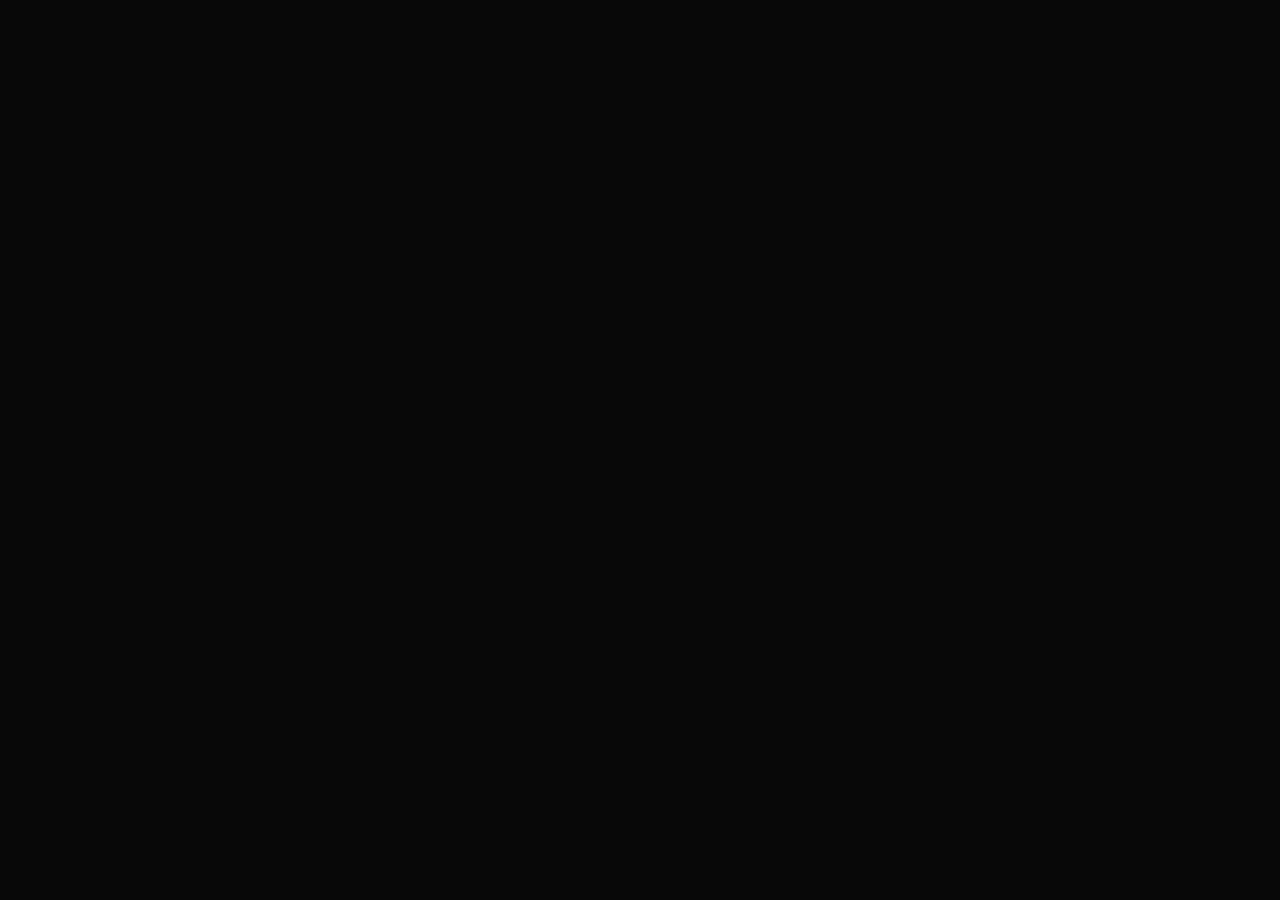
==== index.html @ f1880f63 "Publish portfolio site" ====
<!doctype html>
<html lang="zh-CN">
  <head>
    <meta charset="UTF-8" />
    <meta name="viewport" content="width=device-width, initial-scale=1.0" />
    <meta
      name="description"
      content="子皿的个人工业设计作品网站，展示产品设计、文创设计、智能硬件与服务系统作品。"
    />
    <title>子皿 | Industrial Design Portfolio</title>
    <script type="module" crossorigin src="/assets/index-CAT7YG4l.js"></script>
    <link rel="stylesheet" crossorigin href="/assets/index-R9hN3MKL.css">
  </head>
  <body>
    <div id="root"></div>
  </body>
</html>
---- assets/index-R9hN3MKL.css ----
:root{color:#e8eef2;background:#080808;font-family:Inter,ui-sans-serif,system-ui,-apple-system,BlinkMacSystemFont,Segoe UI,Microsoft YaHei,PingFang SC,sans-serif;font-synthesis:none;text-rendering:geometricPrecision;-webkit-font-smoothing:antialiased}*{box-sizing:border-box}html{scroll-behavior:smooth}body{margin:0;min-width:320px;overflow-x:hidden}a{color:inherit;text-decoration:none}button,a{-webkit-tap-highlight-color:transparent}img{display:block;max-width:100%}.page{min-height:100vh;overflow-x:clip}.page-dark{background:radial-gradient(circle at 12% 10%,rgba(91,110,110,.34),transparent 28rem),radial-gradient(circle at 88% 0%,rgba(120,94,66,.26),transparent 26rem),#080808;color:#e8eef2}.page-light{background:#f3f0ea;color:#111}.site-header{position:relative;z-index:10;display:flex;align-items:center;justify-content:space-between;width:min(100% - 40px,1440px);margin:0 auto;padding:28px 0}.brand{display:flex;align-items:baseline;gap:14px;font-weight:900;letter-spacing:0;text-transform:uppercase}.brand span{font-size:clamp(1.4rem,3vw,2.2rem)}.brand small{color:#e8eef299;font-size:.72rem;font-weight:700;letter-spacing:.08em}.site-header--light .brand small{color:#1111118c}.nav-links{display:flex;align-items:center;gap:clamp(16px,3vw,36px);font-size:.86rem;font-weight:800;letter-spacing:.08em;text-transform:uppercase}.nav-links a{opacity:.72;transition:opacity .18s ease}.nav-links a:hover{opacity:1}.hero{position:relative;min-height:100svh;padding-bottom:72px;overflow:hidden}.hero-copy{position:relative;z-index:3;display:flex;flex-direction:column;justify-content:center;width:min(100% - 40px,1440px);min-height:calc(100svh - 160px);margin:0 auto;pointer-events:none}.hero-copy a{pointer-events:auto}.eyebrow{margin:0 0 18px;color:#e8eef2ad;font-size:clamp(.75rem,1.5vw,1rem);font-weight:800;letter-spacing:.08em;text-transform:uppercase}.eyebrow.dark{color:#1111118c}.hero h1{display:flex;flex-wrap:wrap;align-items:baseline;gap:0 .18em;width:100%;max-width:100%;margin:0;font-size:clamp(4rem,12.8vw,13rem);font-weight:950;line-height:.9;letter-spacing:0;text-transform:uppercase;background:linear-gradient(180deg,#fff,#9fa9ae);-webkit-background-clip:text;background-clip:text;color:transparent}.hero h1 span{display:inline-block}.hero-title-motion{width:min(100%,780px);height:clamp(195px,19.5vw,270px)}.particle-logo{position:relative;width:min(100%,780px);height:clamp(130px,13vw,180px);cursor:crosshair;pointer-events:auto;touch-action:none;overflow:visible}.particle-logo .slides{display:none}.particle-logo .draw{position:absolute;top:-150%;left:-150%;display:block;width:300%;height:300%;filter:drop-shadow(0 24px 54px rgba(232,238,242,.1));pointer-events:none;transform:scale(1.5);transform-origin:left top;will-change:transform}.particle-logo-fallback{position:absolute;inset:0;display:flex;align-items:center;width:100%;height:100%;color:#f5f8fb;font-size:clamp(3.4rem,8.4vw,7.2rem);font-weight:950;letter-spacing:0;line-height:.9;overflow:hidden;white-space:nowrap;opacity:.92;text-shadow:0 28px 64px rgba(232,238,242,.16);transition:opacity .32s ease}.particle-logo--ready .particle-logo-fallback{opacity:0}.hero-bottom{display:flex;align-items:flex-end;justify-content:space-between;gap:28px;width:min(100%,1120px);margin-top:38px}.hero-bottom p{max-width:520px;margin:0;color:#e8eef2b8;font-size:clamp(1rem,2vw,1.25rem);line-height:1.75}.pill-button,.text-link,.back-link{display:inline-flex;align-items:center;justify-content:center;gap:10px;white-space:nowrap}.pill-button{min-height:48px;padding:0 22px;border:1px solid rgba(232,238,242,.38);border-radius:999px;color:#f7fbff;font-size:.88rem;font-weight:850;letter-spacing:.03em;transition:transform .18s ease,background .18s ease,color .18s ease}.pill-button:hover{background:#e8eef2;color:#080808;transform:translateY(-2px)}.pill-button--dark{width:fit-content;margin-top:24px;border-color:#1111112e;color:#111}.pill-button--dark:hover{background:#111;color:#fff}.mouse-fog{position:fixed;top:0;left:0;z-index:25;width:clamp(150px,20vw,260px);height:clamp(100px,13vw,176px);border-radius:999px;pointer-events:none;opacity:0;mix-blend-mode:screen;background:radial-gradient(circle at 38% 44%,rgba(255,255,255,.7),rgba(255,255,255,.28) 34%,transparent 66%),radial-gradient(circle at 68% 54%,rgba(238,246,255,.42),transparent 58%);filter:blur(16px);transform:translate3d(-200px,-200px,0) translate(-50%,-50%);transition:opacity .18s ease}.mouse-fog:before,.mouse-fog:after{position:absolute;content:"";border-radius:inherit;background:#ffffff57;filter:blur(10px)}.mouse-fog:before{inset:18% 46% 18% 6%;animation:fog-wisp-one 2.8s ease-in-out infinite alternate}.mouse-fog:after{inset:8% 8% 30% 48%;animation:fog-wisp-two 3.2s ease-in-out infinite alternate}.mouse-fog--active{opacity:.36}@keyframes fog-wisp-one{0%{transform:translate3d(-6px,3px,0) scale(.9)}to{transform:translate3d(8px,-4px,0) scale(1.08)}}@keyframes fog-wisp-two{0%{transform:translate3d(5px,-2px,0) scale(.92)}to{transform:translate3d(-8px,5px,0) scale(1.12)}}.interactive-avatar{position:absolute;right:clamp(-500px,-26vw,-180px);bottom:clamp(-300px,-16vw,-120px);z-index:2;width:clamp(880px,92vw,1780px);aspect-ratio:1;cursor:pointer;-webkit-user-select:none;user-select:none;filter:drop-shadow(0 44px 80px rgba(0,0,0,.6))}.interactive-avatar img{width:100%;height:100%;object-fit:contain;pointer-events:none;transition:transform .26s ease,filter .26s ease}.avatar-blink{position:absolute;pointer-events:none;opacity:0;top:55.5%;width:5.8%;height:.95%;border-radius:999px;background:#0f0805eb;box-shadow:0 .2vw .35vw #ffbe9a2e,inset 0 0 .15vw #ffffff2e;transform:scaleX(.72) translateY(.6vw)}.avatar-blink--left{left:40.2%}.avatar-blink--right{left:53.2%}.interactive-avatar:hover img,.interactive-avatar:focus-visible img{animation:avatar-hover-drift 2.4s ease-in-out infinite alternate;filter:saturate(1.06) contrast(1.03)}.interactive-avatar:hover .avatar-blink,.interactive-avatar:focus-visible .avatar-blink{animation:avatar-blink 1.45s ease-in-out infinite}@keyframes avatar-hover-drift{0%{transform:translate3d(-.5%,.4%,0) rotate(-.45deg) scale(1)}to{transform:translate3d(.9%,-1.1%,0) rotate(.55deg) scale(1.015)}}@keyframes avatar-blink{0%,66%,to{opacity:0;transform:scaleX(.72) translateY(.6vw)}72%,82%{opacity:1;transform:scaleX(1) translateY(.6vw)}}.marquee-section{display:flex;flex-direction:column;gap:14px;padding:32px 0 118px;overflow:hidden}.marquee-row{display:flex;gap:14px;width:max-content;will-change:transform}.marquee-row img{width:clamp(260px,31vw,520px);aspect-ratio:16 / 9;border-radius:8px;object-fit:cover;opacity:.9}.marquee-row--forward{animation:marquee-forward 42s linear infinite}.marquee-row--reverse{animation:marquee-reverse 46s linear infinite}@keyframes marquee-forward{0%{transform:translate(-18%)}to{transform:translate(-50%)}}@keyframes marquee-reverse{0%{transform:translate(-50%)}to{transform:translate(-18%)}}.personal-section,.works-section{width:min(100% - 40px,1440px);margin:0 auto}.personal-section{position:relative;display:grid;grid-template-columns:minmax(0,.95fr) minmax(380px,.8fr);gap:clamp(36px,5vw,88px);align-items:center;min-height:900px;padding:clamp(110px,11vw,168px) clamp(18px,4vw,70px);overflow:hidden;isolation:isolate}.section-heading span{display:block;margin-bottom:12px;color:#e8eef28a;font-size:.78rem;font-weight:850;letter-spacing:.14em;text-transform:uppercase}.section-heading h2{max-width:760px;margin:0;font-size:clamp(2.7rem,8vw,8.6rem);font-weight:950;line-height:.92;letter-spacing:0}.section-heading--split{display:flex;align-items:end;justify-content:space-between;gap:24px;margin-bottom:56px}.personal-copy{display:flex;flex-direction:column;justify-content:center;min-height:560px;padding:clamp(14px,2vw,32px) 0;z-index:2}.personal-copy h2{margin:0 0 clamp(32px,4vw,54px);font-size:clamp(3.8rem,7.2vw,8rem);font-weight:950;line-height:.9;letter-spacing:0;white-space:nowrap;background:linear-gradient(180deg,#aeb8c0,#6f7982);-webkit-background-clip:text;background-clip:text;color:transparent}.personal-details{display:grid;grid-template-columns:1fr;gap:0;width:min(100%,560px);margin-bottom:28px}.personal-detail{display:grid;grid-template-columns:118px 1fr;gap:18px;align-items:baseline;min-height:0;padding:12px 0;border-bottom:1px solid rgba(232,238,242,.1);background:transparent}.personal-detail span{color:#e8eef261;font-size:.72rem;font-weight:850;letter-spacing:.12em;text-transform:uppercase}.personal-detail strong{color:#f6fbff;font-size:clamp(.98rem,1.2vw,1.14rem);font-weight:800;line-height:1.35}.personal-bio{max-width:620px;margin:0;color:#e8eef28a;font-size:clamp(.92rem,1.2vw,1.06rem);font-weight:700;line-height:1.9}.personal-corner-icon{position:absolute;z-index:1;display:block;width:clamp(118px,15vw,210px);height:auto;object-fit:contain;filter:drop-shadow(0 28px 34px rgba(0,0,0,.38));transform-origin:center;transition:filter .26s ease,transform .26s ease;will-change:transform}.personal-corner-icon:hover{animation:icon-hop .62s cubic-bezier(.22,1,.36,1);filter:drop-shadow(0 34px 44px rgba(0,0,0,.5))}.personal-corner-icon--moon{top:clamp(28px,5vw,74px);left:clamp(6px,1.5vw,28px);width:clamp(108px,12vw,178px);transform:rotate(-8deg)}.personal-corner-icon--cube{top:clamp(30px,5vw,78px);right:clamp(-8px,2vw,30px)}.personal-corner-icon--smile{bottom:-18px;left:clamp(-18px,1.5vw,24px);width:clamp(122px,16vw,214px);transform:rotate(-9deg)}.personal-corner-icon--cursor{right:clamp(-18px,1.5vw,26px);bottom:clamp(24px,5vw,72px);width:clamp(112px,14vw,190px);transform:rotate(4deg)}.personal-photo-stack{position:relative;z-index:2;min-height:650px}.personal-photo-single{position:relative;z-index:2;display:flex;align-items:center;justify-content:center;min-height:650px}.personal-photo-card{position:absolute;width:clamp(210px,24vw,360px);aspect-ratio:4 / 5.18;margin:0;overflow:hidden;border:1px solid rgba(232,238,242,.18);border-radius:8px;background:#111;box-shadow:0 34px 82px #00000080;transition:transform .36s ease,box-shadow .36s ease,z-index 0ms linear .12s}.personal-photo-card img{width:100%;height:100%;object-fit:cover;object-position:center;filter:saturate(.96) contrast(1.04);transition:transform .42s ease}.personal-photo-card:hover{z-index:7;transform:translate(var(--hover-x, 0),var(--hover-y, 0)) rotate(var(--hover-r, 0deg)) scale(1.055);box-shadow:0 44px 96px #0000009e;transition-delay:0ms}.personal-photo-card:hover img{transform:scale(1.035)}.personal-photo-card--1{top:86px;left:50%;z-index:5;transform:translate(-44%) rotate(1.5deg);--hover-x: -44%;--hover-y: 0;--hover-r: 1.5deg}.personal-photo-card--2{top:42px;left:8%;z-index:3;transform:rotate(-8deg);--hover-r: -8deg}.personal-photo-card--3{top:196px;right:1%;z-index:4;transform:rotate(8deg);--hover-r: 8deg}.personal-photo-card--4{left:18%;bottom:34px;z-index:2;transform:rotate(5deg);--hover-r: 5deg}.personal-photo-card--5{right:14%;bottom:0;z-index:1;transform:rotate(-5deg);--hover-r: -5deg}.personal-photo-card--single{position:relative;z-index:5;width:clamp(300px,32vw,500px);transform:rotate(2deg);--hover-y: -6px;--hover-r: 2deg}@keyframes icon-hop{0%{translate:0 0;scale:1}42%{translate:0 -18px;scale:1.08}68%{translate:0 5px;scale:.98}to{translate:0 0;scale:1}}.works-section{padding-bottom:110px}.work-list{display:flex;flex-direction:column;gap:26px}.project-preview{display:grid;grid-template-columns:92px minmax(0,1.08fr) minmax(320px,.72fr);gap:28px;align-items:stretch;min-height:360px;padding:24px;border:1px solid rgba(232,238,242,.13);border-radius:8px;background:#ffffff0b}.project-index{color:#e8eef273;font-size:clamp(2.8rem,5vw,5.4rem);font-weight:950;line-height:.9}.project-image-link{min-height:320px;overflow:hidden;border-radius:8px;background:#f3f0ea}.project-image-link img{width:100%;height:100%;object-fit:contain;transition:transform .6s ease}.project-preview:hover .project-image-link img{transform:scale(1.04)}.project-info{display:flex;flex-direction:column;align-items:flex-start;justify-content:center;padding-right:8px}.project-info p:first-child{margin:0 0 14px;color:#e8eef28c;font-size:.82rem;font-weight:850;letter-spacing:.08em;text-transform:uppercase}.project-info h3{margin:0;font-size:clamp(2.1rem,4vw,4.6rem);font-weight:950;line-height:.96}.project-info>span{margin-top:10px;color:#e8eef28a;font-size:.96rem;font-weight:750}.project-summary{margin:28px 0 30px;color:#e8eef2ad;font-size:1rem;line-height:1.72}.text-link{color:#f7fbff;font-size:.95rem;font-weight:900}.detail-hero,.detail-overview,.gallery-section{width:min(100% - 40px,1440px);margin:0 auto}.detail-hero{display:grid;grid-template-columns:minmax(280px,.45fr) minmax(0,1fr);gap:42px;align-items:end;padding:36px 0 84px}.detail-title h1{margin:28px 0 12px;font-size:clamp(3.6rem,9vw,9rem);font-weight:950;line-height:.88;letter-spacing:0}.detail-title>span{color:#11111194;font-size:clamp(1.15rem,2vw,1.7rem);font-weight:850}.back-link{color:#111111bd;font-size:.92rem;font-weight:850}.detail-cover{overflow:hidden;border-radius:8px;box-shadow:0 36px 100px #2e282038}.detail-cover img{width:100%;max-height:620px;object-fit:contain;background:#f3f0ea}.detail-overview{display:grid;grid-template-columns:1.1fr 1fr .82fr;gap:18px;padding-bottom:56px}.overview-card{min-height:270px;padding:28px;border:1px solid rgba(17,17,17,.12);border-radius:8px;background:#ffffff6b}.overview-card span{display:block;margin-bottom:20px;color:#1111117a;font-size:.78rem;font-weight:900;letter-spacing:.14em;text-transform:uppercase}.overview-card p{margin:0 0 18px;color:#111111bd;font-size:1rem;line-height:1.78}.overview-card--lead p{color:#111;font-size:clamp(1.25rem,2vw,1.72rem);font-weight:760;line-height:1.45}.tag-list,.section-chip-list{display:flex;flex-wrap:wrap;gap:9px}.tag-list span,.section-chip-list span{display:inline-flex;align-items:center;min-height:34px;padding:0 12px;border:1px solid rgba(17,17,17,.14);border-radius:999px;color:#111111bd;font-size:.84rem;font-weight:780}.gallery-section{display:flex;flex-direction:column;gap:22px;padding-bottom:96px}.gallery-frame{overflow:hidden;border:1px solid rgba(17,17,17,.12);border-radius:8px;background:#fff;box-shadow:0 24px 70px #2e28201a}.gallery-meta{display:flex;align-items:center;justify-content:space-between;gap:18px;padding:16px 18px;border-bottom:1px solid rgba(17,17,17,.08)}.gallery-meta span{color:#11111175;font-size:1.5rem;font-weight:950}.gallery-meta p{margin:0;font-size:.92rem;font-weight:850}.gallery-frame img{width:100%;height:auto}.footer{display:flex;align-items:center;justify-content:space-between;width:min(100% - 40px,1440px);margin:0 auto;padding:36px 0 46px;border-top:1px solid rgba(232,238,242,.13);color:#e8eef2ad}.footer--light{border-top-color:#1111111f;color:#1111119e}.footer p,.footer a{margin:0;font-size:.92rem;font-weight:850}.footer a{display:inline-flex;align-items:center;gap:8px}@media(max-width:1080px){.personal-section,.detail-hero,.detail-overview{grid-template-columns:1fr}.personal-section{min-height:0;padding-top:130px}.personal-copy{min-height:0;width:min(100%,720px)}.personal-photo-stack,.personal-photo-single{min-height:620px;width:min(100%,720px);justify-self:center}.personal-corner-icon--cursor{right:clamp(18px,4vw,54px);bottom:clamp(18px,5vw,80px)}.project-preview{grid-template-columns:72px 1fr}.project-info{grid-column:2;padding:0 0 8px}}@media(max-width:720px){.site-header{width:min(100% - 28px,1440px);padding:20px 0}.brand{flex-direction:column;align-items:flex-start;gap:2px}.brand small{font-size:.62rem}.nav-links{gap:14px;font-size:.74rem}.hero{min-height:auto;padding-bottom:50px}.hero-copy{width:min(100% - 28px,1440px);min-height:76svh}.hero h1{font-size:clamp(3.5rem,18vw,5.6rem);line-height:.95}.hero-bottom{align-items:flex-start;flex-direction:column}.interactive-avatar{right:-270px;bottom:-150px;width:clamp(560px,130vw,740px)}.marquee-section{padding-bottom:70px}.personal-section,.works-section,.detail-hero,.detail-overview,.gallery-section,.footer{width:min(100% - 28px,1440px)}.personal-section{gap:26px;min-height:0;padding:92px 0 86px}.personal-copy,.personal-photo-stack,.personal-photo-single{min-height:0}.personal-copy{padding:0}.personal-copy h2{font-size:clamp(2.6rem,14vw,4.3rem)}.personal-detail{grid-template-columns:92px 1fr;gap:12px;padding:11px 0}.personal-details{grid-template-columns:1fr}.personal-bio{font-size:.9rem}.personal-corner-icon{width:94px;opacity:.86}.personal-corner-icon--moon{top:18px;left:-18px;width:92px}.personal-corner-icon--cube{top:24px;right:-34px;width:112px}.personal-corner-icon--smile{bottom:520px;left:-20px;width:116px}.personal-corner-icon--cursor{right:-14px;bottom:392px;width:102px}.personal-photo-stack,.personal-photo-single{min-height:480px}.personal-photo-card{width:clamp(158px,48vw,238px)}.personal-photo-card--single{width:min(86vw,320px);transform:rotate(1.5deg);--hover-r: 1.5deg}.personal-photo-card--1{top:96px;left:50%}.personal-photo-card--2{top:36px;left:0}.personal-photo-card--3{top:206px;right:0}.personal-photo-card--4{left:6%;bottom:38px}.personal-photo-card--5{right:8%;bottom:0}.section-heading--split{align-items:flex-start;flex-direction:column;margin-bottom:30px}.project-preview{grid-template-columns:1fr;gap:18px;padding:16px;min-height:0}.project-index,.project-info{grid-column:auto}.project-image-link{min-height:210px}.detail-hero{gap:28px;padding-top:24px;padding-bottom:42px}.detail-title h1{font-size:clamp(3.2rem,18vw,5.8rem)}.overview-card{min-height:0;padding:22px}.gallery-section{gap:16px}.gallery-meta{align-items:flex-start;flex-direction:column;gap:4px}.footer{align-items:flex-start;flex-direction:column;gap:14px}}
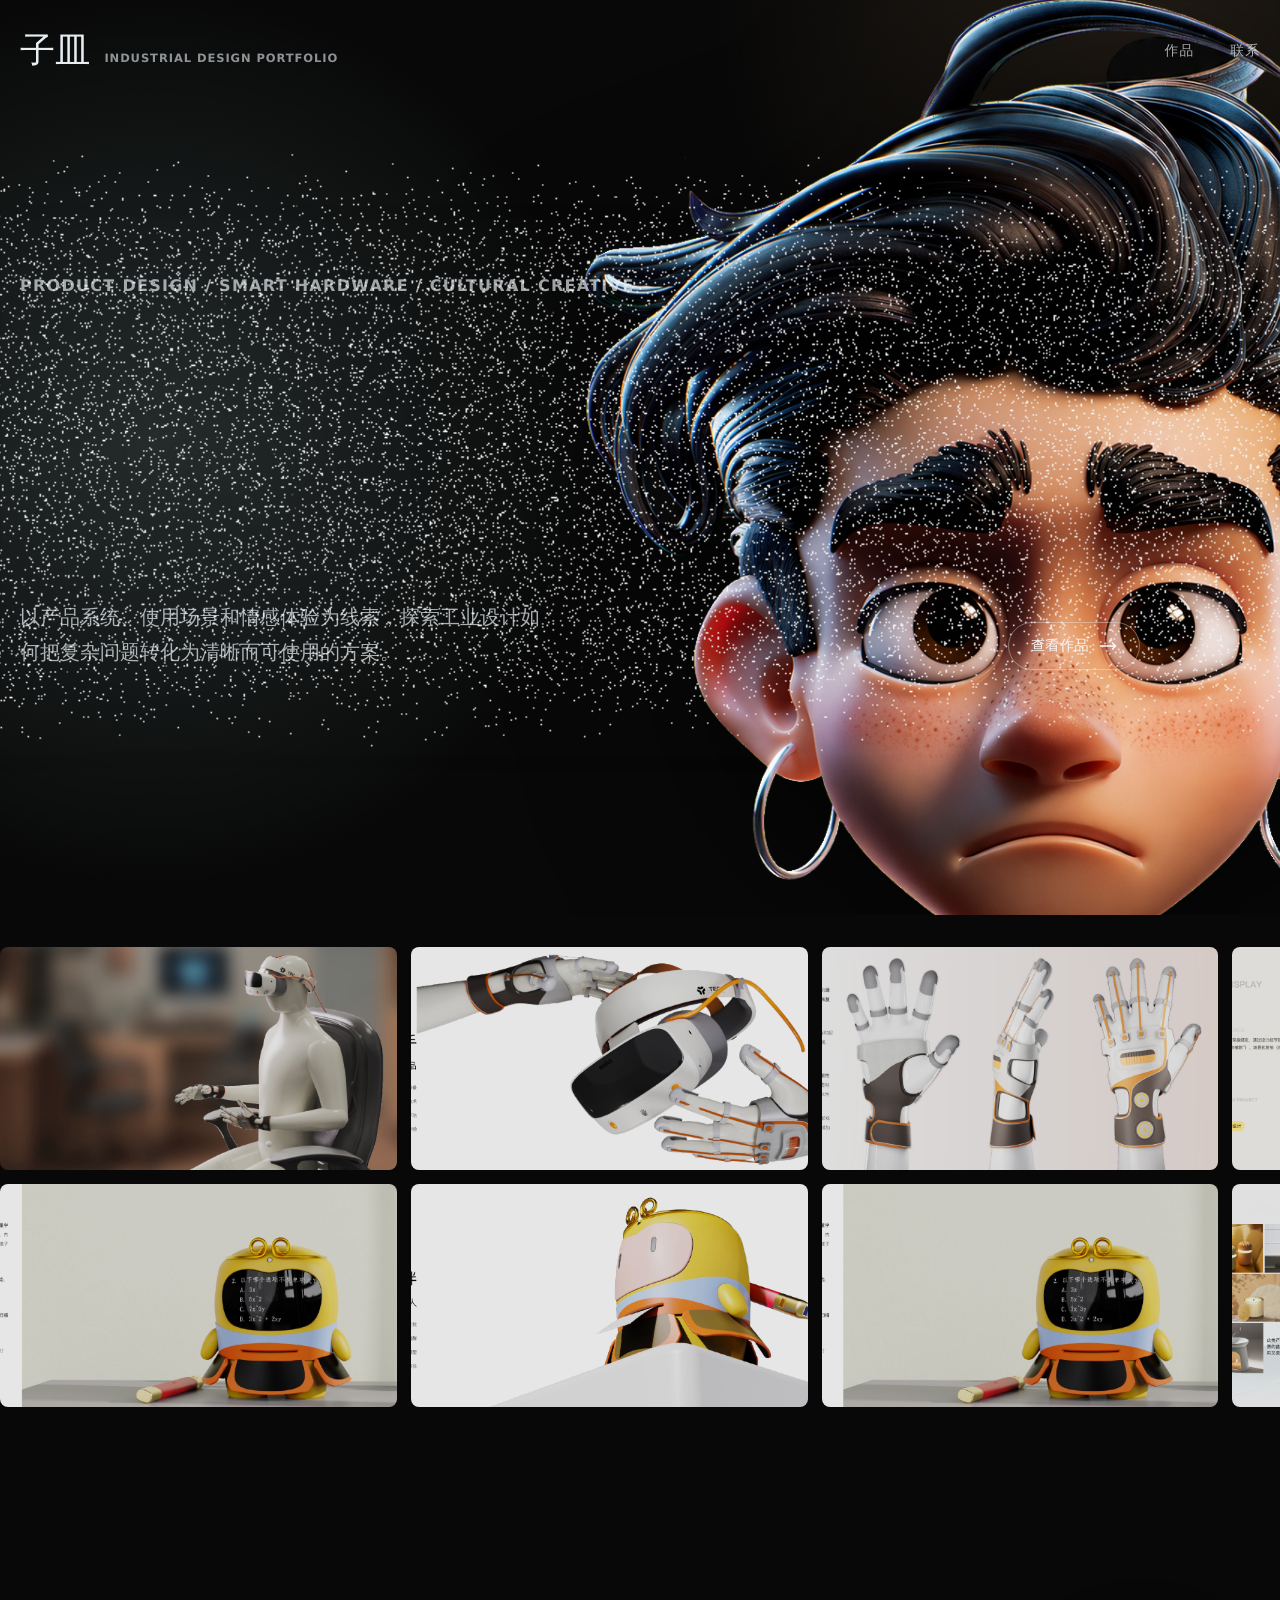
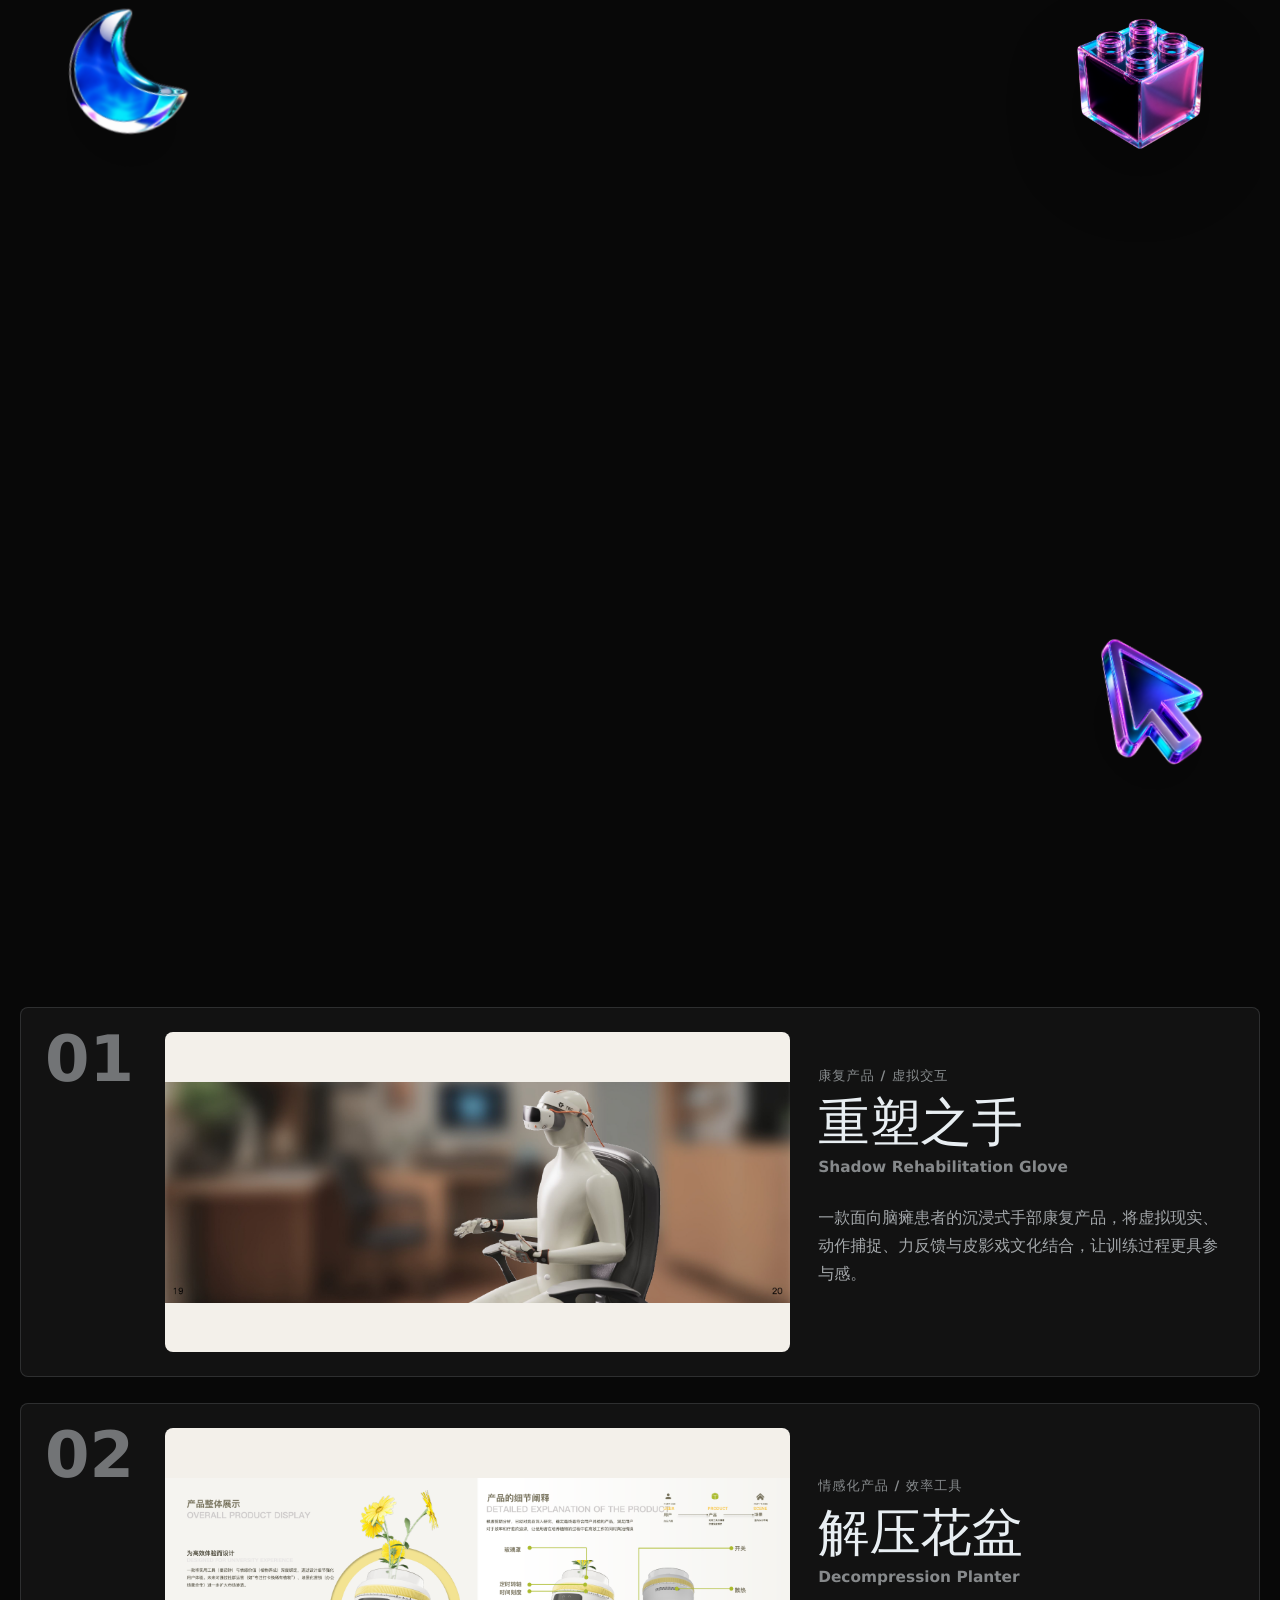
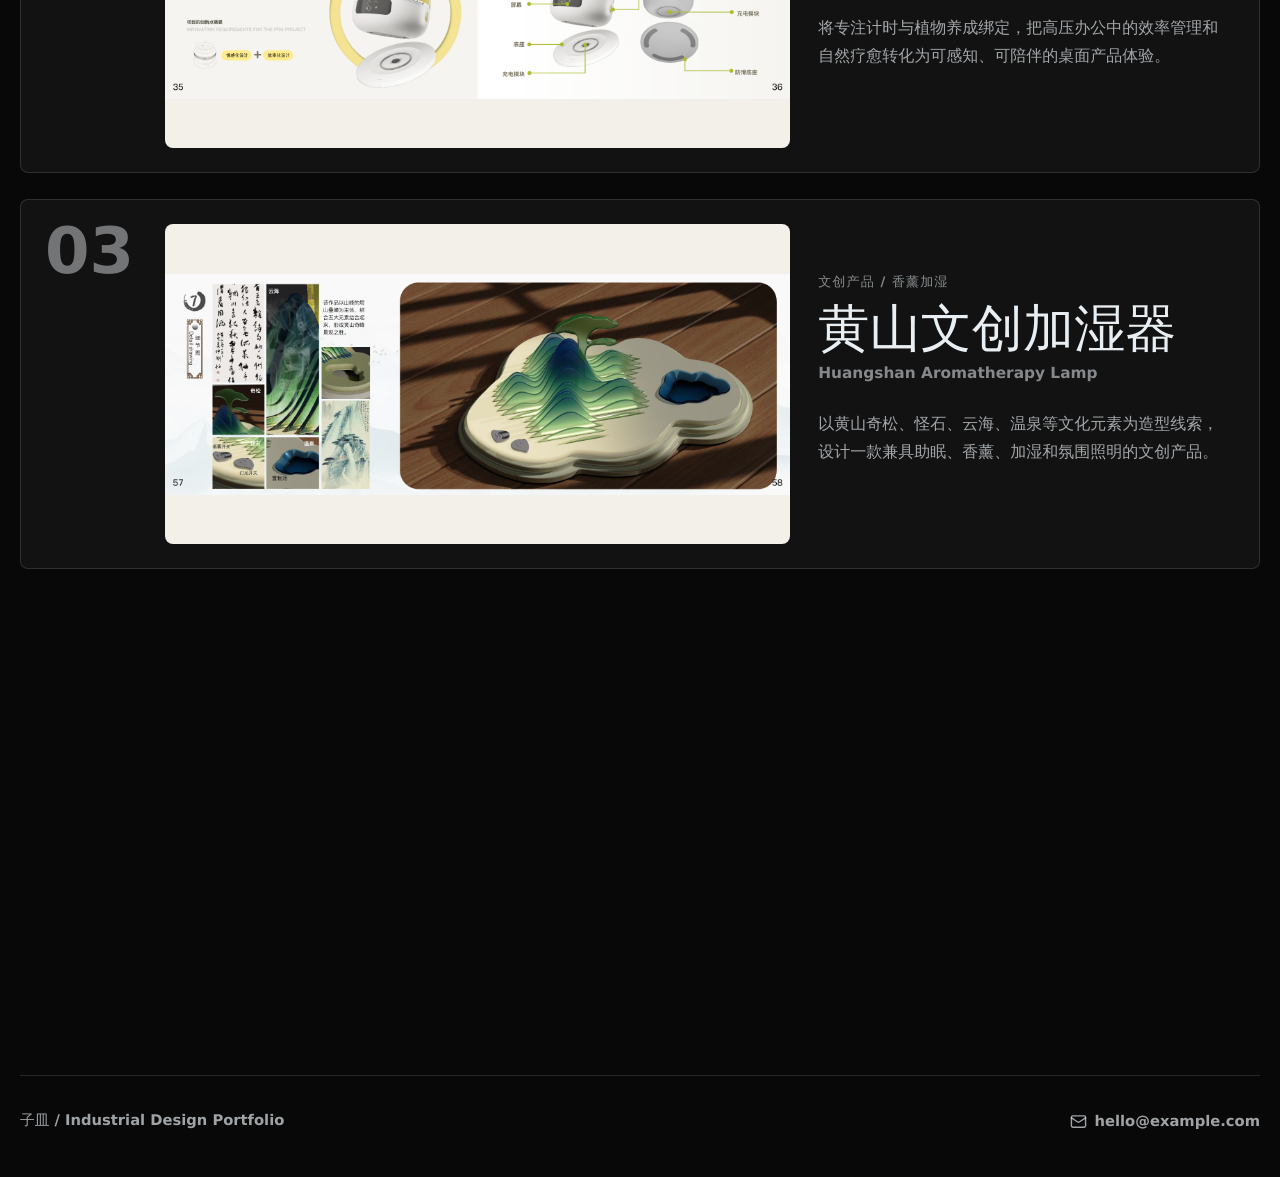
==== commit 0341e409: "Remove secondary portfolio pages" ====
--- a/index.html
+++ b/index.html
@@ -8,7 +8,7 @@
       content="子皿的个人工业设计作品网站，展示产品设计、文创设计、智能硬件与服务系统作品。"
     />
     <title>子皿 | Industrial Design Portfolio</title>
-    <script type="module" crossorigin src="/assets/index-CAT7YG4l.js"></script>
+    <script type="module" crossorigin src="/assets/index-ZCXLTvmY.js"></script>
     <link rel="stylesheet" crossorigin href="/assets/index-R9hN3MKL.css">
   </head>
   <body>
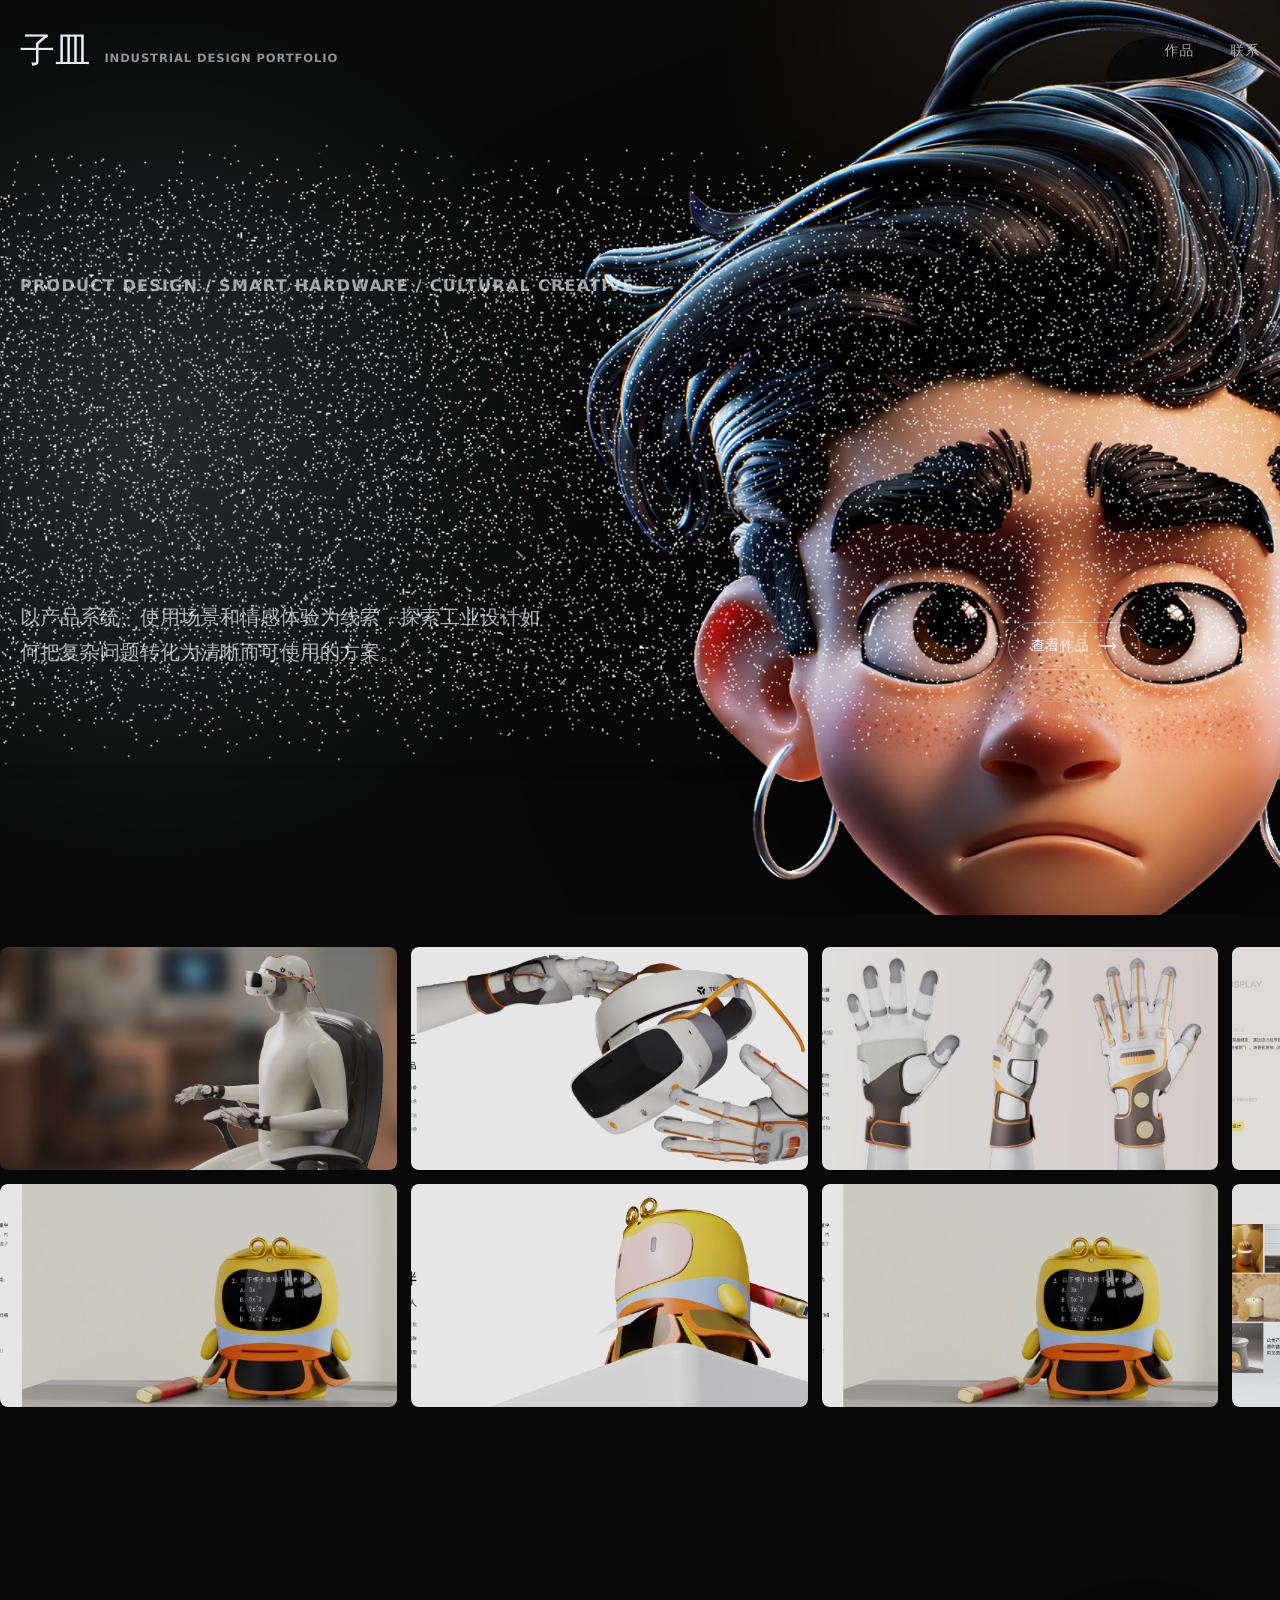
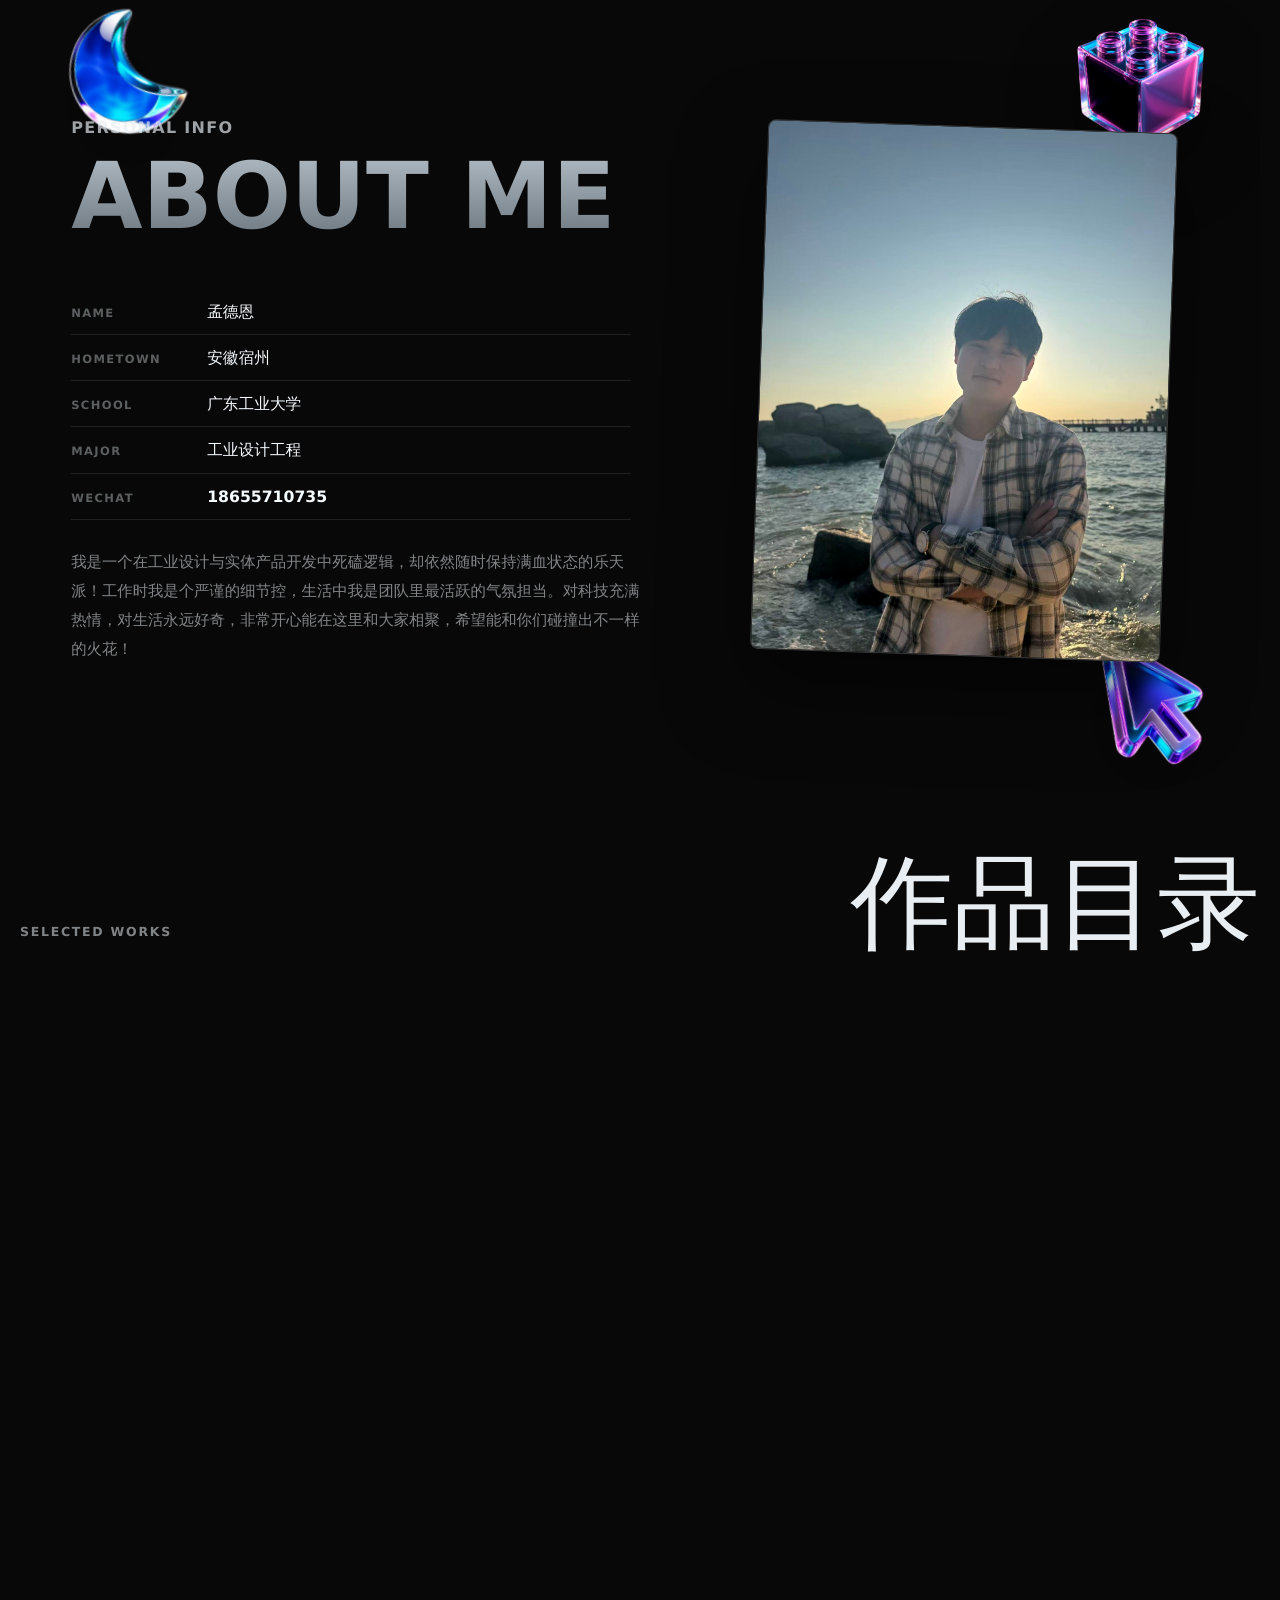
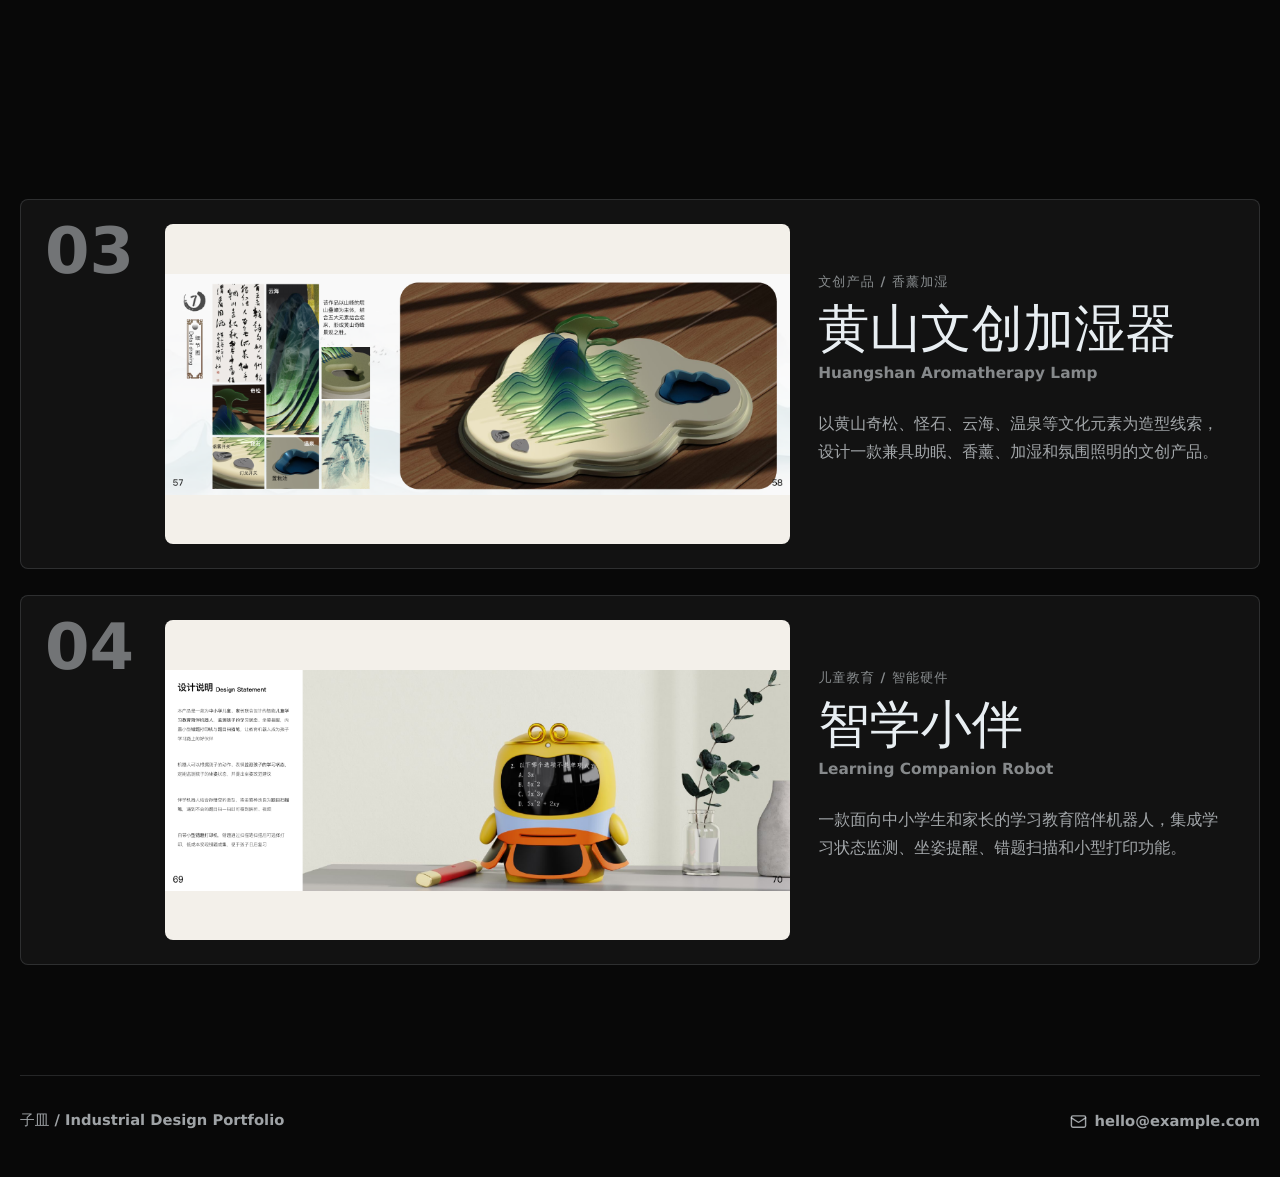
==== commit 2cb6b526: "Replace cursor fog with pixel trail" ====
--- a/index.html
+++ b/index.html
@@ -8,8 +8,8 @@
       content="子皿的个人工业设计作品网站，展示产品设计、文创设计、智能硬件与服务系统作品。"
     />
     <title>子皿 | Industrial Design Portfolio</title>
-    <script type="module" crossorigin src="/assets/index-ZCXLTvmY.js"></script>
-    <link rel="stylesheet" crossorigin href="/assets/index-R9hN3MKL.css">
+    <script type="module" crossorigin src="/assets/index-CsrKPF7D.js"></script>
+    <link rel="stylesheet" crossorigin href="/assets/index-lPGxteVs.css">
   </head>
   <body>
     <div id="root"></div>
--- a/assets/index-lPGxteVs.css
+++ b/assets/index-lPGxteVs.css
@@ -0,0 +1 @@
+.pixel-trail{--pixel-size: 22px;--pixel-color: #7df9ff;--pixel-opacity: 0;--pixel-scale: .48;--pixel-fade-ms: .78s;position:fixed;inset:0;z-index:1;display:grid;grid-template-columns:repeat(var(--pixel-columns),var(--pixel-size));grid-template-rows:repeat(var(--pixel-rows),var(--pixel-size));width:100vw;height:100vh;overflow:hidden;pointer-events:none;mix-blend-mode:screen;opacity:.82;contain:strict}.pixel-trail__pixel{width:var(--pixel-size);height:var(--pixel-size);background:linear-gradient(135deg,color-mix(in srgb,var(--pixel-color) 74%,#ffffff 26%),var(--pixel-color));opacity:var(--pixel-opacity);transform:scale(var(--pixel-scale));transform-origin:center;box-shadow:0 0 12px color-mix(in srgb,var(--pixel-color) 54%,transparent),0 0 28px color-mix(in srgb,var(--pixel-color) 28%,transparent);transition:transform .18s ease-out;will-change:opacity,transform}.pixel-trail__pixel--active{opacity:var(--pixel-opacity);transform:scale(var(--pixel-scale))}@supports not (color: color-mix(in srgb,#fff 50%,transparent)){.pixel-trail__pixel{background:var(--pixel-color);box-shadow:0 0 12px #7df9ff8a,0 0 28px #7df9ff47}}@media(pointer:coarse),(prefers-reduced-motion:reduce){.pixel-trail{display:none}}:root{color:#e8eef2;background:#080808;font-family:Inter,ui-sans-serif,system-ui,-apple-system,BlinkMacSystemFont,Segoe UI,Microsoft YaHei,PingFang SC,sans-serif;font-synthesis:none;text-rendering:geometricPrecision;-webkit-font-smoothing:antialiased}*{box-sizing:border-box}html{scroll-behavior:smooth}body{margin:0;min-width:320px;overflow-x:hidden}a{color:inherit;text-decoration:none}button,a{-webkit-tap-highlight-color:transparent}img{display:block;max-width:100%}.page{min-height:100vh;overflow-x:clip}.page-dark{background:radial-gradient(circle at 12% 10%,rgba(91,110,110,.34),transparent 28rem),radial-gradient(circle at 88% 0%,rgba(120,94,66,.26),transparent 26rem),#080808;color:#e8eef2}.page-light{background:#f3f0ea;color:#111}.site-header{position:relative;z-index:10;display:flex;align-items:center;justify-content:space-between;width:min(100% - 40px,1440px);margin:0 auto;padding:28px 0}.brand{display:flex;align-items:baseline;gap:14px;font-weight:900;letter-spacing:0;text-transform:uppercase}.brand span{font-size:clamp(1.4rem,3vw,2.2rem)}.brand small{color:#e8eef299;font-size:.72rem;font-weight:700;letter-spacing:.08em}.site-header--light .brand small{color:#1111118c}.nav-links{display:flex;align-items:center;gap:clamp(16px,3vw,36px);font-size:.86rem;font-weight:800;letter-spacing:.08em;text-transform:uppercase}.nav-links a{opacity:.72;transition:opacity .18s ease}.nav-links a:hover{opacity:1}.hero{position:relative;min-height:100svh;padding-bottom:72px;overflow:hidden}.hero-copy{position:relative;z-index:3;display:flex;flex-direction:column;justify-content:center;width:min(100% - 40px,1440px);min-height:calc(100svh - 160px);margin:0 auto;pointer-events:none}.hero-copy a{pointer-events:auto}.eyebrow{margin:0 0 18px;color:#e8eef2ad;font-size:clamp(.75rem,1.5vw,1rem);font-weight:800;letter-spacing:.08em;text-transform:uppercase}.eyebrow.dark{color:#1111118c}.hero h1{display:flex;flex-wrap:wrap;align-items:baseline;gap:0 .18em;width:100%;max-width:100%;margin:0;font-size:clamp(4rem,12.8vw,13rem);font-weight:950;line-height:.9;letter-spacing:0;text-transform:uppercase;background:linear-gradient(180deg,#fff,#9fa9ae);-webkit-background-clip:text;background-clip:text;color:transparent}.hero h1 span{display:inline-block}.hero-title-motion{width:min(100%,780px);height:clamp(195px,19.5vw,270px)}.particle-logo{position:relative;width:min(100%,780px);height:clamp(130px,13vw,180px);cursor:crosshair;pointer-events:auto;touch-action:none;overflow:visible}.particle-logo .slides{display:none}.particle-logo .draw{position:absolute;top:-150%;left:-150%;display:block;width:300%;height:300%;filter:drop-shadow(0 24px 54px rgba(232,238,242,.1));pointer-events:none;transform:scale(1.5);transform-origin:left top;will-change:transform}.particle-logo-fallback{position:absolute;inset:0;display:flex;align-items:center;width:100%;height:100%;color:#f5f8fb;font-size:clamp(3.4rem,8.4vw,7.2rem);font-weight:950;letter-spacing:0;line-height:.9;overflow:hidden;white-space:nowrap;opacity:.92;text-shadow:0 28px 64px rgba(232,238,242,.16);transition:opacity .32s ease}.particle-logo--ready .particle-logo-fallback{opacity:0}.hero-bottom{display:flex;align-items:flex-end;justify-content:space-between;gap:28px;width:min(100%,1120px);margin-top:38px}.hero-bottom p{max-width:520px;margin:0;color:#e8eef2b8;font-size:clamp(1rem,2vw,1.25rem);line-height:1.75}.pill-button,.text-link,.back-link{display:inline-flex;align-items:center;justify-content:center;gap:10px;white-space:nowrap}.pill-button{min-height:48px;padding:0 22px;border:1px solid rgba(232,238,242,.38);border-radius:999px;color:#f7fbff;font-size:.88rem;font-weight:850;letter-spacing:.03em;transition:transform .18s ease,background .18s ease,color .18s ease}.pill-button:hover{background:#e8eef2;color:#080808;transform:translateY(-2px)}.pill-button--dark{width:fit-content;margin-top:24px;border-color:#1111112e;color:#111}.pill-button--dark:hover{background:#111;color:#fff}.interactive-avatar{position:absolute;right:clamp(-500px,-26vw,-180px);bottom:clamp(-300px,-16vw,-120px);z-index:2;width:clamp(880px,92vw,1780px);aspect-ratio:1;cursor:pointer;-webkit-user-select:none;user-select:none;filter:drop-shadow(0 44px 80px rgba(0,0,0,.6))}.interactive-avatar img{width:100%;height:100%;object-fit:contain;pointer-events:none;transition:transform .26s ease,filter .26s ease}.avatar-blink{position:absolute;pointer-events:none;opacity:0;top:55.5%;width:5.8%;height:.95%;border-radius:999px;background:#0f0805eb;box-shadow:0 .2vw .35vw #ffbe9a2e,inset 0 0 .15vw #ffffff2e;transform:scaleX(.72) translateY(.6vw)}.avatar-blink--left{left:40.2%}.avatar-blink--right{left:53.2%}.interactive-avatar:hover img,.interactive-avatar:focus-visible img{animation:avatar-hover-drift 2.4s ease-in-out infinite alternate;filter:saturate(1.06) contrast(1.03)}.interactive-avatar:hover .avatar-blink,.interactive-avatar:focus-visible .avatar-blink{animation:avatar-blink 1.45s ease-in-out infinite}@keyframes avatar-hover-drift{0%{transform:translate3d(-.5%,.4%,0) rotate(-.45deg) scale(1)}to{transform:translate3d(.9%,-1.1%,0) rotate(.55deg) scale(1.015)}}@keyframes avatar-blink{0%,66%,to{opacity:0;transform:scaleX(.72) translateY(.6vw)}72%,82%{opacity:1;transform:scaleX(1) translateY(.6vw)}}.marquee-section{display:flex;flex-direction:column;gap:14px;padding:32px 0 118px;overflow:hidden}.marquee-row{display:flex;gap:14px;width:max-content;will-change:transform}.marquee-row img{width:clamp(260px,31vw,520px);aspect-ratio:16 / 9;border-radius:8px;object-fit:cover;opacity:.9}.marquee-row--forward{animation:marquee-forward 42s linear infinite}.marquee-row--reverse{animation:marquee-reverse 46s linear infinite}@keyframes marquee-forward{0%{transform:translate(-18%)}to{transform:translate(-50%)}}@keyframes marquee-reverse{0%{transform:translate(-50%)}to{transform:translate(-18%)}}.personal-section,.works-section{width:min(100% - 40px,1440px);margin:0 auto}.personal-section{position:relative;display:grid;grid-template-columns:minmax(0,.95fr) minmax(380px,.8fr);gap:clamp(36px,5vw,88px);align-items:center;min-height:900px;padding:clamp(110px,11vw,168px) clamp(18px,4vw,70px);overflow:hidden;isolation:isolate}.section-heading span{display:block;margin-bottom:12px;color:#e8eef28a;font-size:.78rem;font-weight:850;letter-spacing:.14em;text-transform:uppercase}.section-heading h2{max-width:760px;margin:0;font-size:clamp(2.7rem,8vw,8.6rem);font-weight:950;line-height:.92;letter-spacing:0}.section-heading--split{display:flex;align-items:end;justify-content:space-between;gap:24px;margin-bottom:56px}.personal-copy{display:flex;flex-direction:column;justify-content:center;min-height:560px;padding:clamp(14px,2vw,32px) 0;z-index:2}.personal-copy h2{margin:0 0 clamp(32px,4vw,54px);font-size:clamp(3.8rem,7.2vw,8rem);font-weight:950;line-height:.9;letter-spacing:0;white-space:nowrap;background:linear-gradient(180deg,#aeb8c0,#6f7982);-webkit-background-clip:text;background-clip:text;color:transparent}.personal-details{display:grid;grid-template-columns:1fr;gap:0;width:min(100%,560px);margin-bottom:28px}.personal-detail{display:grid;grid-template-columns:118px 1fr;gap:18px;align-items:baseline;min-height:0;padding:12px 0;border-bottom:1px solid rgba(232,238,242,.1);background:transparent}.personal-detail span{color:#e8eef261;font-size:.72rem;font-weight:850;letter-spacing:.12em;text-transform:uppercase}.personal-detail strong{color:#f6fbff;font-size:clamp(.98rem,1.2vw,1.14rem);font-weight:800;line-height:1.35}.personal-bio{max-width:620px;margin:0;color:#e8eef28a;font-size:clamp(.92rem,1.2vw,1.06rem);font-weight:700;line-height:1.9}.personal-corner-icon{position:absolute;z-index:1;display:block;width:clamp(118px,15vw,210px);height:auto;object-fit:contain;filter:drop-shadow(0 28px 34px rgba(0,0,0,.38));transform-origin:center;transition:filter .26s ease,transform .26s ease;will-change:transform}.personal-corner-icon:hover{animation:icon-hop .62s cubic-bezier(.22,1,.36,1);filter:drop-shadow(0 34px 44px rgba(0,0,0,.5))}.personal-corner-icon--moon{top:clamp(28px,5vw,74px);left:clamp(6px,1.5vw,28px);width:clamp(108px,12vw,178px);transform:rotate(-8deg)}.personal-corner-icon--cube{top:clamp(30px,5vw,78px);right:clamp(-8px,2vw,30px)}.personal-corner-icon--smile{bottom:-18px;left:clamp(-18px,1.5vw,24px);width:clamp(122px,16vw,214px);transform:rotate(-9deg)}.personal-corner-icon--cursor{right:clamp(-18px,1.5vw,26px);bottom:clamp(24px,5vw,72px);width:clamp(112px,14vw,190px);transform:rotate(4deg)}.personal-photo-stack{position:relative;z-index:2;min-height:650px}.personal-photo-single{position:relative;z-index:2;display:flex;align-items:center;justify-content:center;min-height:650px}.personal-photo-card{position:absolute;width:clamp(210px,24vw,360px);aspect-ratio:4 / 5.18;margin:0;overflow:hidden;border:1px solid rgba(232,238,242,.18);border-radius:8px;background:#111;box-shadow:0 34px 82px #00000080;transition:transform .36s ease,box-shadow .36s ease,z-index 0ms linear .12s}.personal-photo-card img{width:100%;height:100%;object-fit:cover;object-position:center;filter:saturate(.96) contrast(1.04);transition:transform .42s ease}.personal-photo-card:hover{z-index:7;transform:translate(var(--hover-x, 0),var(--hover-y, 0)) rotate(var(--hover-r, 0deg)) scale(1.055);box-shadow:0 44px 96px #0000009e;transition-delay:0ms}.personal-photo-card:hover img{transform:scale(1.035)}.personal-photo-card--1{top:86px;left:50%;z-index:5;transform:translate(-44%) rotate(1.5deg);--hover-x: -44%;--hover-y: 0;--hover-r: 1.5deg}.personal-photo-card--2{top:42px;left:8%;z-index:3;transform:rotate(-8deg);--hover-r: -8deg}.personal-photo-card--3{top:196px;right:1%;z-index:4;transform:rotate(8deg);--hover-r: 8deg}.personal-photo-card--4{left:18%;bottom:34px;z-index:2;transform:rotate(5deg);--hover-r: 5deg}.personal-photo-card--5{right:14%;bottom:0;z-index:1;transform:rotate(-5deg);--hover-r: -5deg}.personal-photo-card--single{position:relative;z-index:5;width:clamp(300px,32vw,500px);transform:rotate(2deg);--hover-y: -6px;--hover-r: 2deg}@keyframes icon-hop{0%{translate:0 0;scale:1}42%{translate:0 -18px;scale:1.08}68%{translate:0 5px;scale:.98}to{translate:0 0;scale:1}}.works-section{padding-bottom:110px}.work-list{display:flex;flex-direction:column;gap:26px}.project-preview{display:grid;grid-template-columns:92px minmax(0,1.08fr) minmax(320px,.72fr);gap:28px;align-items:stretch;min-height:360px;padding:24px;border:1px solid rgba(232,238,242,.13);border-radius:8px;background:#ffffff0b}.project-index{color:#e8eef273;font-size:clamp(2.8rem,5vw,5.4rem);font-weight:950;line-height:.9}.project-image-link{min-height:320px;overflow:hidden;border-radius:8px;background:#f3f0ea}.project-image-link img{width:100%;height:100%;object-fit:contain;transition:transform .6s ease}.project-preview:hover .project-image-link img{transform:scale(1.04)}.project-info{display:flex;flex-direction:column;align-items:flex-start;justify-content:center;padding-right:8px}.project-info p:first-child{margin:0 0 14px;color:#e8eef28c;font-size:.82rem;font-weight:850;letter-spacing:.08em;text-transform:uppercase}.project-info h3{margin:0;font-size:clamp(2.1rem,4vw,4.6rem);font-weight:950;line-height:.96}.project-info>span{margin-top:10px;color:#e8eef28a;font-size:.96rem;font-weight:750}.project-summary{margin:28px 0 30px;color:#e8eef2ad;font-size:1rem;line-height:1.72}.text-link{color:#f7fbff;font-size:.95rem;font-weight:900}.detail-hero,.detail-overview,.gallery-section{width:min(100% - 40px,1440px);margin:0 auto}.detail-hero{display:grid;grid-template-columns:minmax(280px,.45fr) minmax(0,1fr);gap:42px;align-items:end;padding:36px 0 84px}.detail-title h1{margin:28px 0 12px;font-size:clamp(3.6rem,9vw,9rem);font-weight:950;line-height:.88;letter-spacing:0}.detail-title>span{color:#11111194;font-size:clamp(1.15rem,2vw,1.7rem);font-weight:850}.back-link{color:#111111bd;font-size:.92rem;font-weight:850}.detail-cover{overflow:hidden;border-radius:8px;box-shadow:0 36px 100px #2e282038}.detail-cover img{width:100%;max-height:620px;object-fit:contain;background:#f3f0ea}.detail-overview{display:grid;grid-template-columns:1.1fr 1fr .82fr;gap:18px;padding-bottom:56px}.overview-card{min-height:270px;padding:28px;border:1px solid rgba(17,17,17,.12);border-radius:8px;background:#ffffff6b}.overview-card span{display:block;margin-bottom:20px;color:#1111117a;font-size:.78rem;font-weight:900;letter-spacing:.14em;text-transform:uppercase}.overview-card p{margin:0 0 18px;color:#111111bd;font-size:1rem;line-height:1.78}.overview-card--lead p{color:#111;font-size:clamp(1.25rem,2vw,1.72rem);font-weight:760;line-height:1.45}.tag-list,.section-chip-list{display:flex;flex-wrap:wrap;gap:9px}.tag-list span,.section-chip-list span{display:inline-flex;align-items:center;min-height:34px;padding:0 12px;border:1px solid rgba(17,17,17,.14);border-radius:999px;color:#111111bd;font-size:.84rem;font-weight:780}.gallery-section{display:flex;flex-direction:column;gap:22px;padding-bottom:96px}.gallery-frame{overflow:hidden;border:1px solid rgba(17,17,17,.12);border-radius:8px;background:#fff;box-shadow:0 24px 70px #2e28201a}.gallery-meta{display:flex;align-items:center;justify-content:space-between;gap:18px;padding:16px 18px;border-bottom:1px solid rgba(17,17,17,.08)}.gallery-meta span{color:#11111175;font-size:1.5rem;font-weight:950}.gallery-meta p{margin:0;font-size:.92rem;font-weight:850}.gallery-frame img{width:100%;height:auto}.footer{display:flex;align-items:center;justify-content:space-between;width:min(100% - 40px,1440px);margin:0 auto;padding:36px 0 46px;border-top:1px solid rgba(232,238,242,.13);color:#e8eef2ad}.footer--light{border-top-color:#1111111f;color:#1111119e}.footer p,.footer a{margin:0;font-size:.92rem;font-weight:850}.footer a{display:inline-flex;align-items:center;gap:8px}@media(max-width:1080px){.personal-section,.detail-hero,.detail-overview{grid-template-columns:1fr}.personal-section{min-height:0;padding-top:130px}.personal-copy{min-height:0;width:min(100%,720px)}.personal-photo-stack,.personal-photo-single{min-height:620px;width:min(100%,720px);justify-self:center}.personal-corner-icon--cursor{right:clamp(18px,4vw,54px);bottom:clamp(18px,5vw,80px)}.project-preview{grid-template-columns:72px 1fr}.project-info{grid-column:2;padding:0 0 8px}}@media(max-width:720px){.site-header{width:min(100% - 28px,1440px);padding:20px 0}.brand{flex-direction:column;align-items:flex-start;gap:2px}.brand small{font-size:.62rem}.nav-links{gap:14px;font-size:.74rem}.hero{min-height:auto;padding-bottom:50px}.hero-copy{width:min(100% - 28px,1440px);min-height:76svh}.hero h1{font-size:clamp(3.5rem,18vw,5.6rem);line-height:.95}.hero-bottom{align-items:flex-start;flex-direction:column}.interactive-avatar{right:-270px;bottom:-150px;width:clamp(560px,130vw,740px)}.marquee-section{padding-bottom:70px}.personal-section,.works-section,.detail-hero,.detail-overview,.gallery-section,.footer{width:min(100% - 28px,1440px)}.personal-section{gap:26px;min-height:0;padding:92px 0 86px}.personal-copy,.personal-photo-stack,.personal-photo-single{min-height:0}.personal-copy{padding:0}.personal-copy h2{font-size:clamp(2.6rem,14vw,4.3rem)}.personal-detail{grid-template-columns:92px 1fr;gap:12px;padding:11px 0}.personal-details{grid-template-columns:1fr}.personal-bio{font-size:.9rem}.personal-corner-icon{width:94px;opacity:.86}.personal-corner-icon--moon{top:18px;left:-18px;width:92px}.personal-corner-icon--cube{top:24px;right:-34px;width:112px}.personal-corner-icon--smile{bottom:520px;left:-20px;width:116px}.personal-corner-icon--cursor{right:-14px;bottom:392px;width:102px}.personal-photo-stack,.personal-photo-single{min-height:480px}.personal-photo-card{width:clamp(158px,48vw,238px)}.personal-photo-card--single{width:min(86vw,320px);transform:rotate(1.5deg);--hover-r: 1.5deg}.personal-photo-card--1{top:96px;left:50%}.personal-photo-card--2{top:36px;left:0}.personal-photo-card--3{top:206px;right:0}.personal-photo-card--4{left:6%;bottom:38px}.personal-photo-card--5{right:8%;bottom:0}.section-heading--split{align-items:flex-start;flex-direction:column;margin-bottom:30px}.project-preview{grid-template-columns:1fr;gap:18px;padding:16px;min-height:0}.project-index,.project-info{grid-column:auto}.project-image-link{min-height:210px}.detail-hero{gap:28px;padding-top:24px;padding-bottom:42px}.detail-title h1{font-size:clamp(3.2rem,18vw,5.8rem)}.overview-card{min-height:0;padding:22px}.gallery-section{gap:16px}.gallery-meta{align-items:flex-start;flex-direction:column;gap:4px}.footer{align-items:flex-start;flex-direction:column;gap:14px}}
